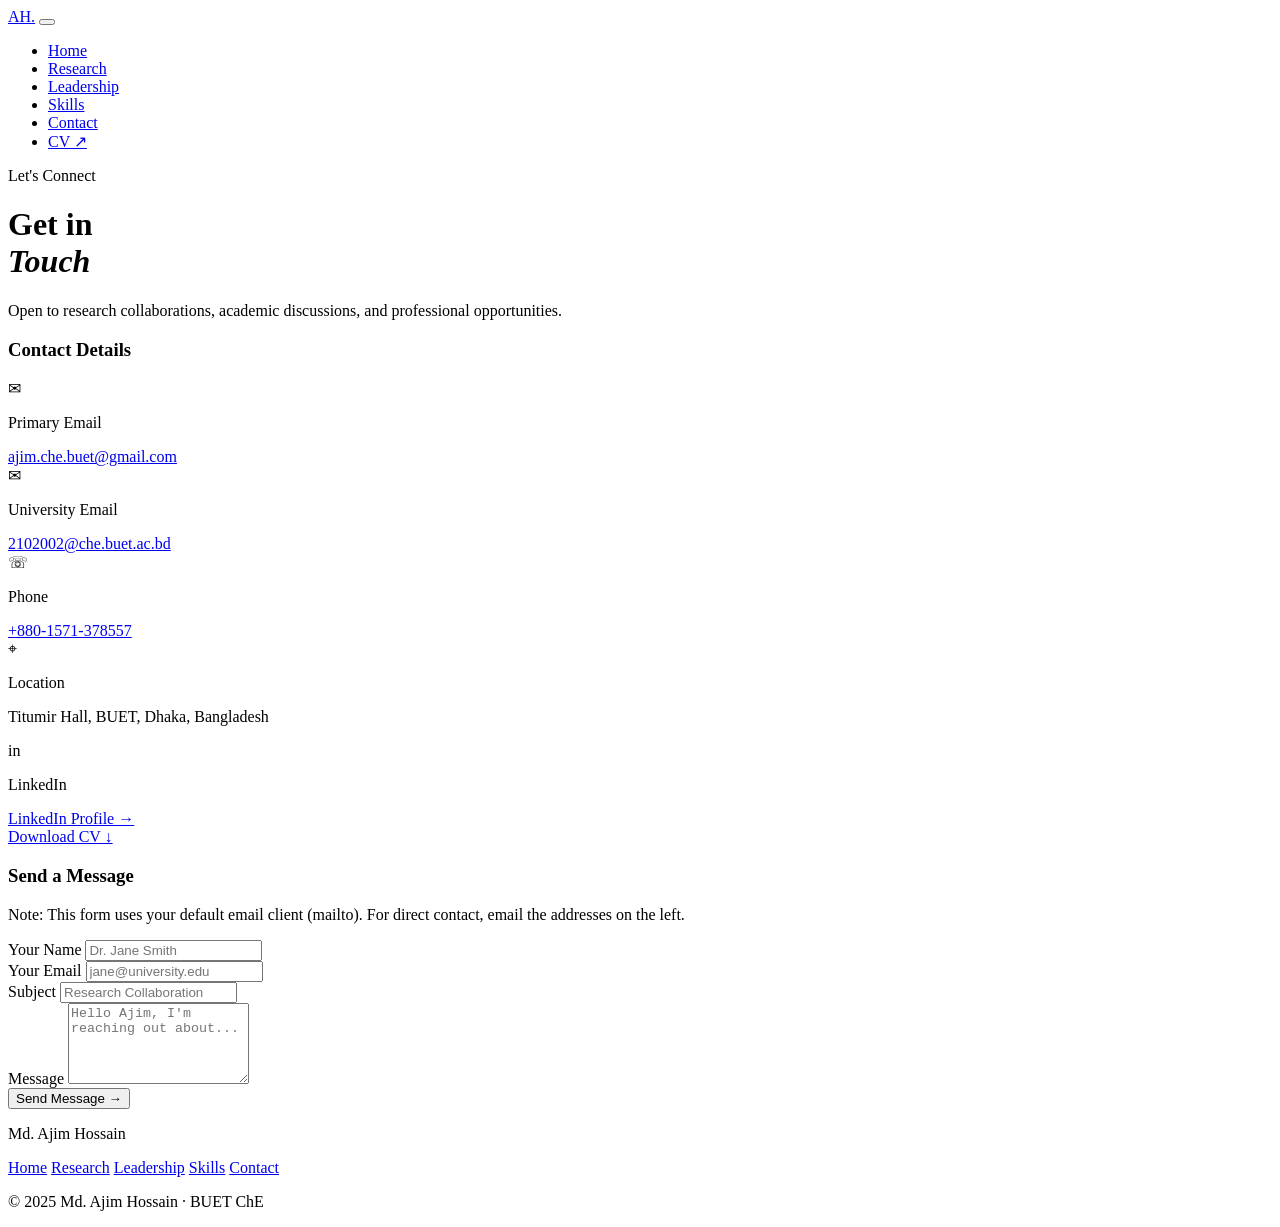
==== contact.html @ fa29e401 "Add files via upload" ====
<!DOCTYPE html>
<html lang="en">
<head>
  <meta charset="UTF-8" />
  <meta name="viewport" content="width=device-width, initial-scale=1.0" />
  <title>Contact | Md. Ajim Hossain</title>
  <link rel="stylesheet" href="assets/css/main.css" />
  <link rel="preconnect" href="https://fonts.googleapis.com">
  <link href="https://fonts.googleapis.com/css2?family=Cormorant+Garamond:ital,wght@0,300;0,400;0,600;1,300;1,400&family=DM+Sans:wght@300;400;500&family=DM+Mono:wght@400&display=swap" rel="stylesheet">
</head>
<body>

  <nav class="nav" id="nav">
    <div class="nav__inner">
      <a href="index.html" class="nav__logo">AH<span class="nav__dot">.</span></a>
      <button class="nav__burger" id="burger" aria-label="Menu">
        <span></span><span></span><span></span>
      </button>
      <ul class="nav__links" id="navLinks">
        <li><a href="index.html" class="nav__link">Home</a></li>
        <li><a href="research.html" class="nav__link">Research</a></li>
        <li><a href="leadership.html" class="nav__link">Leadership</a></li>
        <li><a href="skills.html" class="nav__link">Skills</a></li>
        <li><a href="contact.html" class="nav__link active">Contact</a></li>
        <li><a href="assets/files/MdAjimHossain_CV.pdf" class="nav__link nav__link--cta" target="_blank">CV ↗</a></li>
      </ul>
    </div>
  </nav>

  <div class="page-hero">
    <div class="page-hero__bg">
      <div class="hero__orb hero__orb--1"></div>
      <div class="hero__orb hero__orb--2"></div>
    </div>
    <div class="container">
      <p class="page-hero__eyebrow reveal-up" style="--d:0.1s">Let's Connect</p>
      <h1 class="page-hero__title reveal-up" style="--d:0.2s">Get in<br><em>Touch</em></h1>
      <p class="page-hero__sub reveal-up" style="--d:0.3s">Open to research collaborations, academic discussions, and professional opportunities.</p>
    </div>
  </div>

  <section class="section">
    <div class="container">
      <div class="contact-layout">

        <!-- CONTACT INFO -->
        <div class="contact-info reveal-up" style="--d:0.1s">
          <h3 class="contact-info__title">Contact Details</h3>

          <div class="contact-item">
            <span class="contact-item__icon">✉</span>
            <div>
              <p class="contact-item__label">Primary Email</p>
              <a href="mailto:ajim.che.buet@gmail.com" class="contact-item__value">ajim.che.buet@gmail.com</a>
            </div>
          </div>

          <div class="contact-item">
            <span class="contact-item__icon">✉</span>
            <div>
              <p class="contact-item__label">University Email</p>
              <a href="mailto:2102002@che.buet.ac.bd" class="contact-item__value">2102002@che.buet.ac.bd</a>
            </div>
          </div>

          <div class="contact-item">
            <span class="contact-item__icon">☏</span>
            <div>
              <p class="contact-item__label">Phone</p>
              <a href="tel:+8801571378557" class="contact-item__value">+880-1571-378557</a>
            </div>
          </div>

          <div class="contact-item">
            <span class="contact-item__icon">⌖</span>
            <div>
              <p class="contact-item__label">Location</p>
              <p class="contact-item__value">Titumir Hall, BUET, Dhaka, Bangladesh</p>
            </div>
          </div>

          <div class="contact-item">
            <span class="contact-item__icon">in</span>
            <div>
              <p class="contact-item__label">LinkedIn</p>
              <a href="https://linkedin.com/in/" target="_blank" class="contact-item__value">LinkedIn Profile →</a>
            </div>
          </div>

          <a href="assets/files/MdAjimHossain_CV.pdf" class="btn btn--primary contact-cv-btn" target="_blank" download>
            Download CV ↓
          </a>
        </div>

        <!-- CONTACT FORM -->
        <div class="contact-form-wrap reveal-up" style="--d:0.2s">
          <h3 class="contact-form-wrap__title">Send a Message</h3>
          <p class="contact-form-wrap__note">Note: This form uses your default email client (mailto). For direct contact, email the addresses on the left.</p>
          <div class="contact-form">
            <div class="form-group">
              <label class="form-label" for="name">Your Name</label>
              <input class="form-input" type="text" id="name" placeholder="Dr. Jane Smith" />
            </div>
            <div class="form-group">
              <label class="form-label" for="email">Your Email</label>
              <input class="form-input" type="email" id="email" placeholder="jane@university.edu" />
            </div>
            <div class="form-group">
              <label class="form-label" for="subject">Subject</label>
              <input class="form-input" type="text" id="subject" placeholder="Research Collaboration" />
            </div>
            <div class="form-group">
              <label class="form-label" for="message">Message</label>
              <textarea class="form-input form-textarea" id="message" rows="5" placeholder="Hello Ajim, I'm reaching out about..."></textarea>
            </div>
            <button class="btn btn--primary" id="sendBtn" onclick="sendEmail()">Send Message →</button>
          </div>
        </div>

      </div>
    </div>
  </section>

  <footer class="footer">
    <div class="container">
      <div class="footer__inner">
        <p class="footer__name">Md. Ajim Hossain</p>
        <nav class="footer__nav">
          <a href="index.html">Home</a>
          <a href="research.html">Research</a>
          <a href="leadership.html">Leadership</a>
          <a href="skills.html">Skills</a>
          <a href="contact.html">Contact</a>
        </nav>
        <p class="footer__copy">© 2025 Md. Ajim Hossain · BUET ChE</p>
      </div>
    </div>
  </footer>

  <script src="assets/js/main.js"></script>
  <script>
    function sendEmail() {
      const name = document.getElementById('name').value;
      const email = document.getElementById('email').value;
      const subject = document.getElementById('subject').value;
      const message = document.getElementById('message').value;
      if (!name || !email || !message) {
        alert('Please fill in all required fields.');
        return;
      }
      const mailto = `mailto:ajim.che.buet@gmail.com?subject=${encodeURIComponent(subject || 'Contact from Portfolio')}&body=${encodeURIComponent('Name: ' + name + '\nEmail: ' + email + '\n\n' + message)}`;
      window.location.href = mailto;
    }
  </script>
</body>
</html>
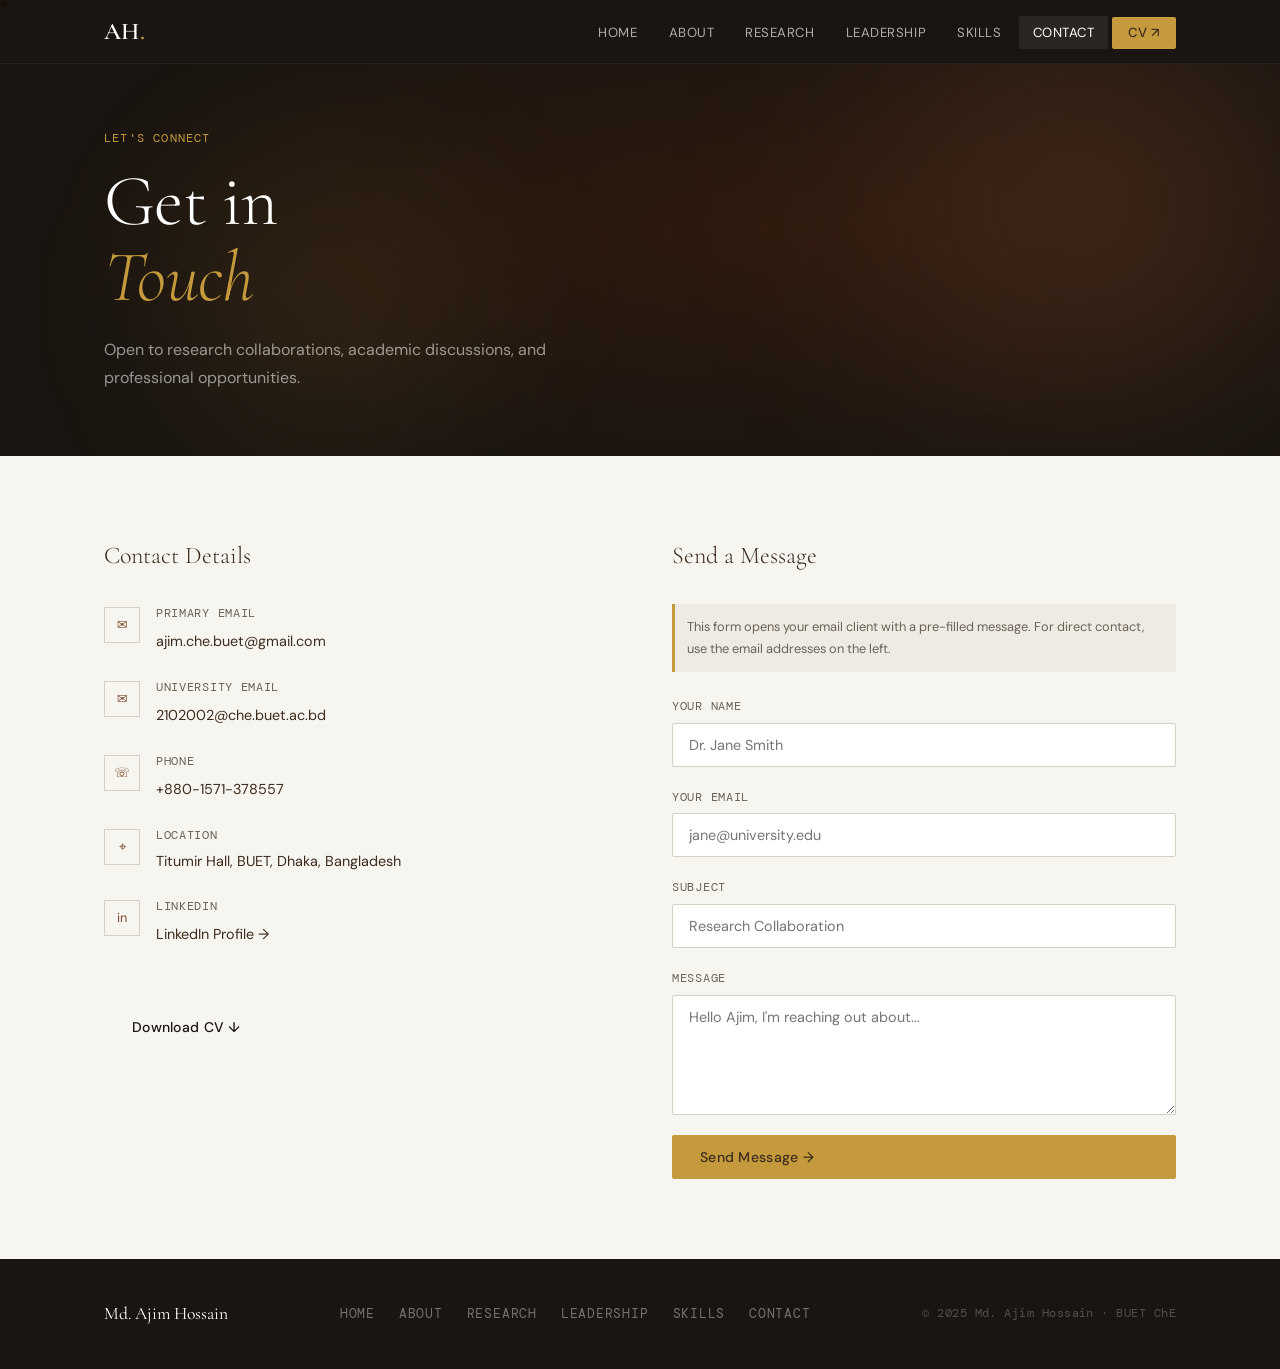
==== commit 1fbd3bca: "Update contact.html" ====
--- a/contact.html
+++ b/contact.html
@@ -18,6 +18,7 @@
       </button>
       <ul class="nav__links" id="navLinks">
         <li><a href="index.html" class="nav__link">Home</a></li>
+        <li><a href="about.html" class="nav__link">About</a></li>
         <li><a href="research.html" class="nav__link">Research</a></li>
         <li><a href="leadership.html" class="nav__link">Leadership</a></li>
         <li><a href="skills.html" class="nav__link">Skills</a></li>
@@ -43,7 +44,6 @@
     <div class="container">
       <div class="contact-layout">
 
-        <!-- CONTACT INFO -->
         <div class="contact-info reveal-up" style="--d:0.1s">
           <h3 class="contact-info__title">Contact Details</h3>
 
@@ -83,19 +83,19 @@
             <span class="contact-item__icon">in</span>
             <div>
               <p class="contact-item__label">LinkedIn</p>
-              <a href="https://linkedin.com/in/" target="_blank" class="contact-item__value">LinkedIn Profile →</a>
+              <!-- Replace the href with your actual LinkedIn URL -->
+              <a href="https://linkedin.com/in/YOUR-LINKEDIN-HERE" target="_blank" class="contact-item__value">LinkedIn Profile →</a>
             </div>
           </div>
 
-          <a href="assets/files/MdAjimHossain_CV.pdf" class="btn btn--primary contact-cv-btn" target="_blank" download>
+          <a href="assets/files/MdAjimHossain_CV.pdf" class="btn btn--navy contact-cv-btn" target="_blank" download>
             Download CV ↓
           </a>
         </div>
 
-        <!-- CONTACT FORM -->
         <div class="contact-form-wrap reveal-up" style="--d:0.2s">
           <h3 class="contact-form-wrap__title">Send a Message</h3>
-          <p class="contact-form-wrap__note">Note: This form uses your default email client (mailto). For direct contact, email the addresses on the left.</p>
+          <p class="contact-form-wrap__note">This form opens your email client with a pre-filled message. For direct contact, use the email addresses on the left.</p>
           <div class="contact-form">
             <div class="form-group">
               <label class="form-label" for="name">Your Name</label>
@@ -113,7 +113,7 @@
               <label class="form-label" for="message">Message</label>
               <textarea class="form-input form-textarea" id="message" rows="5" placeholder="Hello Ajim, I'm reaching out about..."></textarea>
             </div>
-            <button class="btn btn--primary" id="sendBtn" onclick="sendEmail()">Send Message →</button>
+            <button class="btn btn--primary" onclick="sendEmail()">Send Message →</button>
           </div>
         </div>
 
@@ -127,6 +127,7 @@
         <p class="footer__name">Md. Ajim Hossain</p>
         <nav class="footer__nav">
           <a href="index.html">Home</a>
+          <a href="about.html">About</a>
           <a href="research.html">Research</a>
           <a href="leadership.html">Leadership</a>
           <a href="skills.html">Skills</a>
@@ -140,16 +141,16 @@
   <script src="assets/js/main.js"></script>
   <script>
     function sendEmail() {
-      const name = document.getElementById('name').value;
-      const email = document.getElementById('email').value;
-      const subject = document.getElementById('subject').value;
-      const message = document.getElementById('message').value;
+      const name    = document.getElementById('name').value.trim();
+      const email   = document.getElementById('email').value.trim();
+      const subject = document.getElementById('subject').value.trim();
+      const message = document.getElementById('message').value.trim();
       if (!name || !email || !message) {
-        alert('Please fill in all required fields.');
+        alert('Please fill in your name, email, and message.');
         return;
       }
-      const mailto = `mailto:ajim.che.buet@gmail.com?subject=${encodeURIComponent(subject || 'Contact from Portfolio')}&body=${encodeURIComponent('Name: ' + name + '\nEmail: ' + email + '\n\n' + message)}`;
-      window.location.href = mailto;
+      const body = `Name: ${name}\nEmail: ${email}\n\n${message}`;
+      window.location.href = `mailto:ajim.che.buet@gmail.com?subject=${encodeURIComponent(subject || 'Message from Portfolio')}&body=${encodeURIComponent(body)}`;
     }
   </script>
 </body>
--- a/assets/css/main.css
+++ b/assets/css/main.css
@@ -0,0 +1,1026 @@
+/* ============================================
+   AJIM HOSSAIN — ACADEMIC PORTFOLIO
+   main.css
+   ============================================ */
+
+@import url('https://fonts.googleapis.com/css2?family=Cormorant+Garamond:ital,wght@0,300;0,400;0,600;1,300;1,400&family=DM+Sans:wght@300;400;500&family=DM+Mono:wght@400&display=swap');
+
+/* ---- TOKENS ---- */
+:root {
+  --bg: #f7f5f0;
+  --bg2: #eeebe4;
+  --text: #1a1510;
+  --muted: #6b6255;
+  --accent: #3d2c1e;
+  --accent2: #7f4a2c;
+  --gold: #c49a3c;
+  --border: #d6cfc4;
+  --white: #ffffff;
+  --nav-bg: #1a1510;
+  --nav-h: 64px;
+  --radius: 2px;
+  --ease: cubic-bezier(0.16, 1, 0.3, 1);
+  --font-display: 'Cormorant Garamond', Georgia, serif;
+  --font-body: 'DM Sans', system-ui, sans-serif;
+  --font-mono: 'DM Mono', monospace;
+}
+
+/* ---- RESET ---- */
+*, *::before, *::after { box-sizing: border-box; margin: 0; padding: 0; }
+html { scroll-behavior: smooth; }
+body {
+  font-family: var(--font-body);
+  background: var(--bg);
+  color: var(--text);
+  font-size: 16px;
+  line-height: 1.7;
+  overflow-x: hidden;
+}
+a { color: inherit; text-decoration: none; }
+img { max-width: 100%; display: block; }
+ul { list-style: none; }
+
+/* ---- CONTAINER ---- */
+.container {
+  max-width: 1120px;
+  margin: 0 auto;
+  padding: 0 1.5rem;
+}
+
+/* ============================================
+   NAVIGATION
+   ============================================ */
+.nav {
+  position: fixed;
+  top: 0; left: 0; right: 0;
+  z-index: 100;
+  background: var(--nav-bg);
+  height: var(--nav-h);
+  border-bottom: 1px solid rgba(255,255,255,0.06);
+  transition: background 0.3s;
+}
+.nav.scrolled {
+  background: rgba(26,21,16,0.97);
+  backdrop-filter: blur(12px);
+}
+.nav__inner {
+  display: flex;
+  align-items: center;
+  justify-content: space-between;
+  height: var(--nav-h);
+  max-width: 1120px;
+  margin: 0 auto;
+  padding: 0 1.5rem;
+}
+.nav__logo {
+  font-family: var(--font-display);
+  font-size: 1.5rem;
+  font-weight: 600;
+  color: var(--white);
+  letter-spacing: 0.02em;
+}
+.nav__dot { color: var(--gold); }
+.nav__links {
+  display: flex;
+  align-items: center;
+  gap: 0.25rem;
+}
+.nav__link {
+  font-size: 0.825rem;
+  font-weight: 400;
+  color: rgba(255,255,255,0.65);
+  padding: 0.5rem 0.85rem;
+  border-radius: var(--radius);
+  letter-spacing: 0.04em;
+  transition: color 0.2s, background 0.2s;
+  text-transform: uppercase;
+}
+.nav__link:hover, .nav__link.active {
+  color: var(--white);
+  background: rgba(255,255,255,0.07);
+}
+.nav__link--cta {
+  background: var(--gold);
+  color: var(--accent) !important;
+  font-weight: 500;
+  padding: 0.45rem 1rem;
+}
+.nav__link--cta:hover { background: #d4aa4c; background: rgba(196,154,60,0.85); }
+
+/* Burger */
+.nav__burger {
+  display: none;
+  flex-direction: column;
+  gap: 5px;
+  background: none;
+  border: none;
+  cursor: pointer;
+  padding: 4px;
+}
+.nav__burger span {
+  display: block;
+  width: 24px; height: 2px;
+  background: var(--white);
+  transition: transform 0.3s, opacity 0.3s;
+}
+.nav__burger.is-open span:nth-child(1) { transform: translateY(7px) rotate(45deg); }
+.nav__burger.is-open span:nth-child(2) { opacity: 0; }
+.nav__burger.is-open span:nth-child(3) { transform: translateY(-7px) rotate(-45deg); }
+
+/* Mobile nav */
+@media (max-width: 768px) {
+  .nav__burger { display: flex; }
+  .nav__links {
+    position: fixed;
+    top: var(--nav-h); left: 0; right: 0;
+    background: var(--nav-bg);
+    flex-direction: column;
+    align-items: flex-start;
+    padding: 1.5rem;
+    gap: 0.25rem;
+    transform: translateY(-110%);
+    opacity: 0;
+    pointer-events: none;
+    transition: transform 0.4s var(--ease), opacity 0.3s;
+    border-bottom: 1px solid rgba(255,255,255,0.08);
+  }
+  .nav__links.is-open {
+    transform: translateY(0);
+    opacity: 1;
+    pointer-events: all;
+  }
+  .nav__link { padding: 0.75rem 1rem; width: 100%; font-size: 0.875rem; }
+  .nav__link--cta { margin-top: 0.5rem; text-align: center; display: block; }
+}
+
+/* ============================================
+   HERO — HOME
+   ============================================ */
+.hero {
+  min-height: 100svh;
+  display: flex;
+  align-items: center;
+  position: relative;
+  overflow: hidden;
+  padding-top: var(--nav-h);
+  background: var(--accent);
+}
+.hero__bg {
+  position: absolute;
+  inset: 0;
+  background: radial-gradient(ellipse 80% 60% at 70% 40%, #2e1a0e 0%, #1a1510 60%, #0f0d0b 100%);
+}
+.hero__grid {
+  position: absolute;
+  inset: 0;
+  background-image:
+    linear-gradient(rgba(196,154,60,0.04) 1px, transparent 1px),
+    linear-gradient(90deg, rgba(196,154,60,0.04) 1px, transparent 1px);
+  background-size: 60px 60px;
+}
+.hero__orb {
+  position: absolute;
+  border-radius: 50%;
+  filter: blur(80px);
+  pointer-events: none;
+}
+.hero__orb--1 {
+  width: 600px; height: 600px;
+  background: radial-gradient(circle, rgba(127,74,44,0.35) 0%, transparent 70%);
+  top: -100px; right: -100px;
+  animation: orbFloat 8s ease-in-out infinite;
+}
+.hero__orb--2 {
+  width: 400px; height: 400px;
+  background: radial-gradient(circle, rgba(196,154,60,0.15) 0%, transparent 70%);
+  bottom: -50px; left: 10%;
+  animation: orbFloat 10s ease-in-out infinite reverse;
+}
+@keyframes orbFloat {
+  0%, 100% { transform: translateY(0) scale(1); }
+  50% { transform: translateY(-30px) scale(1.05); }
+}
+
+.hero__content {
+  position: relative;
+  z-index: 2;
+  padding: 5rem 1.5rem 4rem;
+  max-width: 750px;
+}
+.hero__eyebrow { margin-bottom: 1.5rem; }
+.hero__tag {
+  font-family: var(--font-mono);
+  font-size: 0.75rem;
+  color: var(--gold);
+  letter-spacing: 0.1em;
+  text-transform: uppercase;
+  padding: 0.4rem 0.9rem;
+  border: 1px solid rgba(196,154,60,0.3);
+  border-radius: 100px;
+}
+.hero__name {
+  font-family: var(--font-display);
+  font-size: clamp(3.5rem, 9vw, 7rem);
+  font-weight: 300;
+  line-height: 1;
+  color: var(--white);
+  letter-spacing: -0.02em;
+  margin-bottom: 1.25rem;
+}
+.hero__name em {
+  font-style: italic;
+  color: var(--gold);
+}
+.hero__tagline {
+  font-family: var(--font-mono);
+  font-size: 0.8rem;
+  color: rgba(255,255,255,0.5);
+  letter-spacing: 0.12em;
+  text-transform: uppercase;
+  margin-bottom: 1.5rem;
+}
+.hero__bio {
+  font-size: 1.05rem;
+  color: rgba(255,255,255,0.65);
+  line-height: 1.75;
+  max-width: 560px;
+  margin-bottom: 2.5rem;
+}
+.hero__actions {
+  display: flex;
+  gap: 1rem;
+  flex-wrap: wrap;
+  margin-bottom: 3rem;
+}
+.hero__stats {
+  display: flex;
+  align-items: center;
+  gap: 2rem;
+  flex-wrap: wrap;
+}
+.stat__num {
+  display: block;
+  font-family: var(--font-display);
+  font-size: 2.25rem;
+  font-weight: 300;
+  color: var(--white);
+  line-height: 1;
+}
+.stat__label {
+  display: block;
+  font-size: 0.72rem;
+  color: rgba(255,255,255,0.45);
+  letter-spacing: 0.06em;
+  text-transform: uppercase;
+  margin-top: 0.25rem;
+}
+.stat__divider {
+  width: 1px; height: 40px;
+  background: rgba(255,255,255,0.15);
+}
+.hero__scroll {
+  position: absolute;
+  bottom: 2.5rem; right: 2.5rem;
+  display: flex;
+  align-items: center;
+  gap: 1rem;
+  font-family: var(--font-mono);
+  font-size: 0.7rem;
+  color: rgba(255,255,255,0.3);
+  letter-spacing: 0.1em;
+  text-transform: uppercase;
+  z-index: 2;
+  writing-mode: vertical-rl;
+  animation: fadeIn 1.5s 1s both;
+}
+.hero__scroll-line {
+  width: 1px;
+  height: 40px;
+  background: linear-gradient(to bottom, rgba(255,255,255,0.3), transparent);
+  animation: scrollLine 2s ease-in-out infinite;
+}
+@keyframes scrollLine {
+  0%, 100% { transform: scaleY(1); opacity: 1; }
+  50% { transform: scaleY(0.5); opacity: 0.4; }
+}
+
+/* ============================================
+   PAGE HERO (inner pages)
+   ============================================ */
+.page-hero {
+  padding-top: calc(var(--nav-h) + 4rem);
+  padding-bottom: 4rem;
+  background: var(--accent);
+  position: relative;
+  overflow: hidden;
+}
+.page-hero__bg {
+  position: absolute; inset: 0;
+  background: radial-gradient(ellipse 80% 80% at 60% 50%, #2e1a0e 0%, #1a1510 70%);
+}
+.page-hero__eyebrow {
+  font-family: var(--font-mono);
+  font-size: 0.75rem;
+  color: var(--gold);
+  letter-spacing: 0.1em;
+  text-transform: uppercase;
+  margin-bottom: 1rem;
+  position: relative;
+}
+.page-hero__title {
+  font-family: var(--font-display);
+  font-size: clamp(2.5rem, 6vw, 4.5rem);
+  font-weight: 300;
+  line-height: 1.05;
+  color: var(--white);
+  letter-spacing: -0.01em;
+  margin-bottom: 1.25rem;
+  position: relative;
+}
+.page-hero__title em { font-style: italic; color: var(--gold); }
+.page-hero__sub {
+  font-size: 1rem;
+  color: rgba(255,255,255,0.55);
+  max-width: 480px;
+  line-height: 1.75;
+  position: relative;
+}
+
+/* ============================================
+   BUTTONS
+   ============================================ */
+.btn {
+  display: inline-flex;
+  align-items: center;
+  gap: 0.5rem;
+  padding: 0.8rem 1.75rem;
+  font-family: var(--font-body);
+  font-size: 0.875rem;
+  font-weight: 500;
+  border-radius: var(--radius);
+  cursor: pointer;
+  transition: all 0.25s var(--ease);
+  letter-spacing: 0.02em;
+  border: none;
+}
+.btn--primary {
+  background: var(--gold);
+  color: var(--accent);
+}
+.btn--primary:hover {
+  background: #d4aa4c;
+  transform: translateY(-2px);
+  box-shadow: 0 8px 24px rgba(196,154,60,0.3);
+}
+.btn--ghost {
+  background: transparent;
+  color: var(--white);
+  border: 1px solid rgba(255,255,255,0.25);
+}
+.btn--ghost:hover {
+  background: rgba(255,255,255,0.06);
+  border-color: rgba(255,255,255,0.5);
+  transform: translateY(-2px);
+}
+
+/* ============================================
+   SECTIONS
+   ============================================ */
+.section {
+  padding: 5rem 0;
+}
+.section__title {
+  font-family: var(--font-display);
+  font-size: clamp(1.75rem, 4vw, 2.75rem);
+  font-weight: 300;
+  letter-spacing: -0.01em;
+  margin-bottom: 3rem;
+  color: var(--accent);
+}
+.section__title em { font-style: italic; color: var(--accent2); }
+
+/* ============================================
+   HIGHLIGHT CARDS
+   ============================================ */
+.cards-grid {
+  display: grid;
+  grid-template-columns: repeat(2, 1fr);
+  gap: 1px;
+  background: var(--border);
+  border: 1px solid var(--border);
+}
+@media (max-width: 640px) {
+  .cards-grid { grid-template-columns: 1fr; }
+}
+.card {
+  background: var(--bg);
+  padding: 2rem;
+  position: relative;
+  transition: background 0.3s, transform 0.3s var(--ease);
+  display: block;
+  cursor: pointer;
+}
+.card:hover { background: var(--bg2); transform: translateY(-2px); }
+.card__icon {
+  font-size: 1.5rem;
+  color: var(--gold);
+  margin-bottom: 1.25rem;
+  display: block;
+}
+.card__title {
+  font-family: var(--font-display);
+  font-size: 1.3rem;
+  font-weight: 400;
+  margin-bottom: 0.75rem;
+  color: var(--accent);
+}
+.card__body {
+  font-size: 0.9rem;
+  color: var(--muted);
+  line-height: 1.7;
+}
+.card__arrow {
+  position: absolute;
+  bottom: 1.5rem; right: 1.5rem;
+  font-size: 1.1rem;
+  color: var(--gold);
+  transition: transform 0.25s;
+}
+.card:hover .card__arrow { transform: translate(4px, -4px); }
+
+/* ============================================
+   TICKER
+   ============================================ */
+.ticker {
+  background: var(--accent);
+  overflow: hidden;
+  padding: 0.85rem 0;
+  border-top: 1px solid rgba(255,255,255,0.05);
+  border-bottom: 1px solid rgba(255,255,255,0.05);
+}
+.ticker__track {
+  display: flex;
+  gap: 3rem;
+  white-space: nowrap;
+  animation: ticker 25s linear infinite;
+  width: max-content;
+  font-family: var(--font-mono);
+  font-size: 0.72rem;
+  letter-spacing: 0.08em;
+  text-transform: uppercase;
+  color: rgba(255,255,255,0.4);
+}
+.ticker__dot { color: var(--gold); }
+@keyframes ticker { 0% { transform: translateX(0); } 100% { transform: translateX(-50%); } }
+
+/* ============================================
+   EDUCATION CARD
+   ============================================ */
+.edu-card {
+  display: flex;
+  gap: 3rem;
+  padding: 2.5rem;
+  border: 1px solid var(--border);
+  background: var(--white);
+  align-items: flex-start;
+}
+@media (max-width: 640px) {
+  .edu-card { flex-direction: column; gap: 1rem; }
+}
+.edu-card__left {
+  display: flex;
+  flex-direction: column;
+  min-width: 90px;
+  font-family: var(--font-mono);
+  font-size: 0.75rem;
+  color: var(--muted);
+  letter-spacing: 0.05em;
+  padding-top: 0.4rem;
+  border-right: 1px solid var(--border);
+  padding-right: 2rem;
+}
+.edu-card__degree {
+  font-family: var(--font-display);
+  font-size: 1.5rem;
+  font-weight: 400;
+  color: var(--accent);
+  margin-bottom: 0.4rem;
+}
+.edu-card__school {
+  font-size: 0.9rem;
+  color: var(--muted);
+  margin-bottom: 1.25rem;
+}
+.edu-card__tags { display: flex; gap: 0.5rem; flex-wrap: wrap; }
+
+/* ============================================
+   TAGS
+   ============================================ */
+.tag {
+  font-size: 0.72rem;
+  padding: 0.3rem 0.75rem;
+  border: 1px solid var(--border);
+  border-radius: 100px;
+  color: var(--muted);
+  font-family: var(--font-mono);
+  letter-spacing: 0.04em;
+  background: var(--bg);
+}
+
+/* ============================================
+   RESEARCH BLOCKS
+   ============================================ */
+.research-block {
+  display: grid;
+  grid-template-columns: 130px 1fr 180px;
+  gap: 2.5rem;
+  padding: 2.5rem;
+  background: var(--white);
+  border: 1px solid var(--border);
+  margin-bottom: 1.5rem;
+  align-items: start;
+  position: relative;
+  transition: box-shadow 0.3s;
+}
+.research-block:hover { box-shadow: 0 8px 40px rgba(0,0,0,0.06); }
+@media (max-width: 900px) {
+  .research-block { grid-template-columns: 1fr; }
+  .research-block__visual { display: none; }
+}
+.research-block__meta {
+  display: flex;
+  flex-direction: column;
+  gap: 0.5rem;
+  padding-top: 0.25rem;
+}
+.research-block__date {
+  font-family: var(--font-mono);
+  font-size: 0.72rem;
+  color: var(--muted);
+  letter-spacing: 0.05em;
+}
+.research-block__badge {
+  display: inline-block;
+  font-size: 0.65rem;
+  font-family: var(--font-mono);
+  padding: 0.2rem 0.6rem;
+  border-radius: 100px;
+  background: var(--bg2);
+  color: var(--muted);
+  letter-spacing: 0.06em;
+  text-transform: uppercase;
+  border: 1px solid var(--border);
+}
+.research-block__badge--active {
+  background: rgba(61,44,30,0.08);
+  color: var(--accent2);
+  border-color: rgba(127,74,44,0.25);
+}
+.research-block__title {
+  font-family: var(--font-display);
+  font-size: 1.5rem;
+  font-weight: 400;
+  color: var(--accent);
+  margin-bottom: 0.4rem;
+}
+.research-block__group {
+  font-size: 0.8rem;
+  color: var(--muted);
+  margin-bottom: 1rem;
+  font-family: var(--font-mono);
+  letter-spacing: 0.03em;
+}
+.research-block__body {
+  font-size: 0.925rem;
+  color: var(--text);
+  line-height: 1.8;
+  margin-bottom: 1.25rem;
+}
+.research-block__topics h4 {
+  font-size: 0.72rem;
+  font-family: var(--font-mono);
+  letter-spacing: 0.08em;
+  text-transform: uppercase;
+  color: var(--muted);
+  margin-bottom: 0.6rem;
+}
+.tag-list { display: flex; flex-wrap: wrap; gap: 0.4rem; }
+.research-block__visual {
+  display: flex;
+  flex-direction: column;
+  align-items: center;
+  justify-content: center;
+  height: 100%;
+  min-height: 140px;
+  text-align: center;
+  gap: 0.75rem;
+  color: var(--muted);
+  font-size: 0.75rem;
+  font-family: var(--font-mono);
+  letter-spacing: 0.06em;
+  text-transform: uppercase;
+  line-height: 1.5;
+}
+.research-block__visual--1 { border-left: 1px solid var(--border); padding-left: 2rem; }
+.research-block__visual--2 { border-left: 1px solid var(--border); padding-left: 2rem; }
+.visual-icon {
+  font-size: 3rem;
+  color: var(--gold);
+  opacity: 0.6;
+}
+
+.interests-block {
+  background: var(--accent);
+  padding: 2.5rem;
+  margin-top: 2rem;
+}
+.interests-block__title {
+  font-family: var(--font-display);
+  font-size: 1.5rem;
+  font-weight: 300;
+  color: var(--white);
+  margin-bottom: 1.5rem;
+}
+.interests-grid {
+  display: grid;
+  grid-template-columns: repeat(3, 1fr);
+  gap: 1rem;
+}
+@media (max-width: 640px) { .interests-grid { grid-template-columns: 1fr 1fr; } }
+.interest-item {
+  display: flex;
+  align-items: center;
+  gap: 0.75rem;
+  font-size: 0.875rem;
+  color: rgba(255,255,255,0.7);
+}
+.interest-icon { color: var(--gold); font-size: 0.6rem; }
+
+/* ============================================
+   TIMELINE (leadership)
+   ============================================ */
+.timeline {
+  position: relative;
+  padding-left: 2rem;
+}
+.timeline__item {
+  position: relative;
+  padding-left: 2.5rem;
+  padding-bottom: 3rem;
+}
+.timeline__item:last-child { padding-bottom: 0; }
+.timeline__marker {
+  position: absolute;
+  left: -2rem;
+  top: 0.4rem;
+  width: 12px; height: 12px;
+  border-radius: 50%;
+  background: var(--border);
+  border: 2px solid var(--bg);
+  z-index: 1;
+}
+.timeline__marker--current { background: var(--gold); }
+.timeline__line {
+  position: absolute;
+  left: -1.55rem;
+  top: 1.2rem; bottom: 0;
+  width: 1px;
+  background: var(--border);
+}
+.timeline__item:last-child .timeline__line { display: none; }
+.timeline__header {
+  display: flex;
+  align-items: baseline;
+  gap: 1rem;
+  flex-wrap: wrap;
+  margin-bottom: 0.3rem;
+}
+.timeline__role {
+  font-family: var(--font-display);
+  font-size: 1.4rem;
+  font-weight: 400;
+  color: var(--accent);
+}
+.timeline__period {
+  font-family: var(--font-mono);
+  font-size: 0.72rem;
+  color: var(--muted);
+  letter-spacing: 0.05em;
+}
+.timeline__org {
+  font-size: 0.82rem;
+  color: var(--accent2);
+  margin-bottom: 1rem;
+  font-family: var(--font-mono);
+  letter-spacing: 0.03em;
+}
+.timeline__points {
+  list-style: none;
+  margin-bottom: 1.25rem;
+}
+.timeline__points li {
+  font-size: 0.9rem;
+  color: var(--muted);
+  line-height: 1.7;
+  padding-left: 1rem;
+  position: relative;
+  margin-bottom: 0.4rem;
+}
+.timeline__points li::before {
+  content: '—';
+  position: absolute; left: 0;
+  color: var(--gold);
+  font-size: 0.75rem;
+}
+.timeline__impact {
+  display: flex;
+  gap: 2rem;
+  flex-wrap: wrap;
+}
+.impact-num {
+  font-size: 0.8rem;
+  color: var(--muted);
+  font-family: var(--font-mono);
+  letter-spacing: 0.04em;
+}
+.impact-num span {
+  display: block;
+  font-family: var(--font-display);
+  font-size: 2rem;
+  font-weight: 300;
+  color: var(--accent);
+  line-height: 1;
+}
+
+/* Volunteering */
+.vol-section {
+  margin-top: 4rem;
+  padding: 2.5rem;
+  background: var(--white);
+  border: 1px solid var(--border);
+}
+.vol-section__title {
+  font-family: var(--font-display);
+  font-size: 1.5rem;
+  font-weight: 300;
+  color: var(--accent);
+  margin-bottom: 1.5rem;
+}
+.vol-grid { display: flex; flex-direction: column; gap: 1.25rem; }
+.vol-item {
+  display: flex;
+  gap: 1.25rem;
+  align-items: flex-start;
+}
+.vol-icon { color: var(--gold); font-size: 0.75rem; margin-top: 0.35rem; flex-shrink: 0; }
+.vol-item strong { display: block; color: var(--accent); margin-bottom: 0.2rem; }
+.vol-item p { font-size: 0.875rem; color: var(--muted); }
+
+/* ============================================
+   SKILLS
+   ============================================ */
+.skills-grid {
+  display: grid;
+  grid-template-columns: repeat(2, 1fr);
+  gap: 1px;
+  background: var(--border);
+  border: 1px solid var(--border);
+  margin-bottom: 2.5rem;
+}
+@media (max-width: 640px) { .skills-grid { grid-template-columns: 1fr; } }
+.skill-category {
+  background: var(--white);
+  padding: 2rem;
+}
+.skill-category__icon {
+  font-size: 1.5rem;
+  color: var(--gold);
+  margin-bottom: 0.75rem;
+}
+.skill-category__title {
+  font-family: var(--font-display);
+  font-size: 1.25rem;
+  font-weight: 400;
+  color: var(--accent);
+  margin-bottom: 1.5rem;
+}
+.skill-list { display: flex; flex-direction: column; gap: 1rem; }
+.skill-item {}
+.skill-item__name {
+  display: block;
+  font-size: 0.85rem;
+  color: var(--text);
+  margin-bottom: 0.4rem;
+}
+.skill-item__bar {
+  height: 3px;
+  background: var(--bg2);
+  border-radius: 100px;
+  overflow: hidden;
+}
+.skill-item__fill {
+  height: 100%;
+  width: 0;
+  background: linear-gradient(90deg, var(--accent2), var(--gold));
+  border-radius: 100px;
+  transition: width 1.2s var(--ease);
+}
+.skill-item__fill.animated { width: var(--w); }
+
+/* Languages */
+.lang-section {
+  background: var(--white);
+  border: 1px solid var(--border);
+  padding: 2rem;
+}
+.lang-section__title {
+  font-family: var(--font-display);
+  font-size: 1.35rem;
+  font-weight: 400;
+  color: var(--accent);
+  margin-bottom: 1.5rem;
+}
+.lang-grid {
+  display: flex;
+  gap: 2rem;
+  flex-wrap: wrap;
+}
+.lang-item {
+  display: flex;
+  align-items: center;
+  gap: 0.75rem;
+}
+.lang-flag { font-size: 1.75rem; }
+.lang-item strong { display: block; color: var(--accent); font-size: 0.9rem; }
+.lang-item p { font-size: 0.8rem; color: var(--muted); }
+
+/* ============================================
+   CONTACT
+   ============================================ */
+.contact-layout {
+  display: grid;
+  grid-template-columns: 1fr 1fr;
+  gap: 4rem;
+  align-items: start;
+}
+@media (max-width: 768px) {
+  .contact-layout { grid-template-columns: 1fr; gap: 2.5rem; }
+}
+.contact-info__title,
+.contact-form-wrap__title {
+  font-family: var(--font-display);
+  font-size: 1.5rem;
+  font-weight: 300;
+  color: var(--accent);
+  margin-bottom: 1.75rem;
+}
+.contact-item {
+  display: flex;
+  gap: 1rem;
+  align-items: flex-start;
+  margin-bottom: 1.5rem;
+}
+.contact-item__icon {
+  width: 36px; height: 36px;
+  border: 1px solid var(--border);
+  display: flex;
+  align-items: center;
+  justify-content: center;
+  font-size: 0.8rem;
+  color: var(--accent2);
+  flex-shrink: 0;
+  margin-top: 0.15rem;
+}
+.contact-item__label {
+  font-size: 0.72rem;
+  font-family: var(--font-mono);
+  color: var(--muted);
+  letter-spacing: 0.06em;
+  text-transform: uppercase;
+  margin-bottom: 0.2rem;
+}
+.contact-item__value {
+  font-size: 0.9rem;
+  color: var(--accent);
+  transition: color 0.2s;
+}
+a.contact-item__value:hover { color: var(--accent2); }
+.contact-cv-btn {
+  margin-top: 2rem;
+  display: inline-flex;
+}
+
+.contact-form-wrap__note {
+  font-size: 0.8rem;
+  color: var(--muted);
+  margin-bottom: 1.5rem;
+  padding: 0.75rem;
+  background: var(--bg2);
+  border-left: 3px solid var(--gold);
+}
+.contact-form { display: flex; flex-direction: column; gap: 1.25rem; }
+.form-group { display: flex; flex-direction: column; gap: 0.4rem; }
+.form-label {
+  font-size: 0.75rem;
+  font-family: var(--font-mono);
+  color: var(--muted);
+  letter-spacing: 0.06em;
+  text-transform: uppercase;
+}
+.form-input {
+  padding: 0.75rem 1rem;
+  border: 1px solid var(--border);
+  background: var(--white);
+  font-family: var(--font-body);
+  font-size: 0.9rem;
+  color: var(--text);
+  border-radius: var(--radius);
+  transition: border-color 0.2s;
+  outline: none;
+  width: 100%;
+}
+.form-input:focus { border-color: var(--gold); }
+.form-textarea { resize: vertical; min-height: 120px; }
+
+/* ============================================
+   FOOTER
+   ============================================ */
+.footer {
+  background: var(--nav-bg);
+  padding: 2.5rem 0;
+}
+.footer__inner {
+  display: flex;
+  align-items: center;
+  justify-content: space-between;
+  gap: 1.5rem;
+  flex-wrap: wrap;
+}
+.footer__name {
+  font-family: var(--font-display);
+  font-size: 1.1rem;
+  font-weight: 400;
+  color: var(--white);
+}
+.footer__nav {
+  display: flex;
+  gap: 1.5rem;
+  flex-wrap: wrap;
+}
+.footer__nav a {
+  font-size: 0.8rem;
+  color: rgba(255,255,255,0.4);
+  text-transform: uppercase;
+  letter-spacing: 0.06em;
+  font-family: var(--font-mono);
+  transition: color 0.2s;
+}
+.footer__nav a:hover { color: var(--white); }
+.footer__copy {
+  font-size: 0.72rem;
+  color: rgba(255,255,255,0.25);
+  font-family: var(--font-mono);
+  letter-spacing: 0.04em;
+}
+@media (max-width: 640px) {
+  .footer__inner { flex-direction: column; align-items: flex-start; }
+}
+
+/* ============================================
+   REVEAL ANIMATIONS
+   ============================================ */
+.reveal-up {
+  opacity: 0;
+  transform: translateY(28px);
+  transition: opacity 0.7s var(--ease), transform 0.7s var(--ease);
+  transition-delay: var(--d, 0s);
+}
+.reveal-up.in-view {
+  opacity: 1;
+  transform: none;
+}
+
+@keyframes fadeIn {
+  from { opacity: 0; }
+  to { opacity: 1; }
+}
+
+/* ============================================
+   HIGHLIGHTS SECTION
+   ============================================ */
+.highlights {
+  background: var(--bg2);
+}
+.highlights .section__title {
+  font-size: clamp(1.5rem, 3vw, 2rem);
+}
+
+/* ============================================
+   UTILITIES
+   ============================================ */
+@media (prefers-reduced-motion: reduce) {
+  *, ::before, ::after {
+    animation-duration: 0.01ms !important;
+    transition-duration: 0.01ms !important;
+  }
+}
